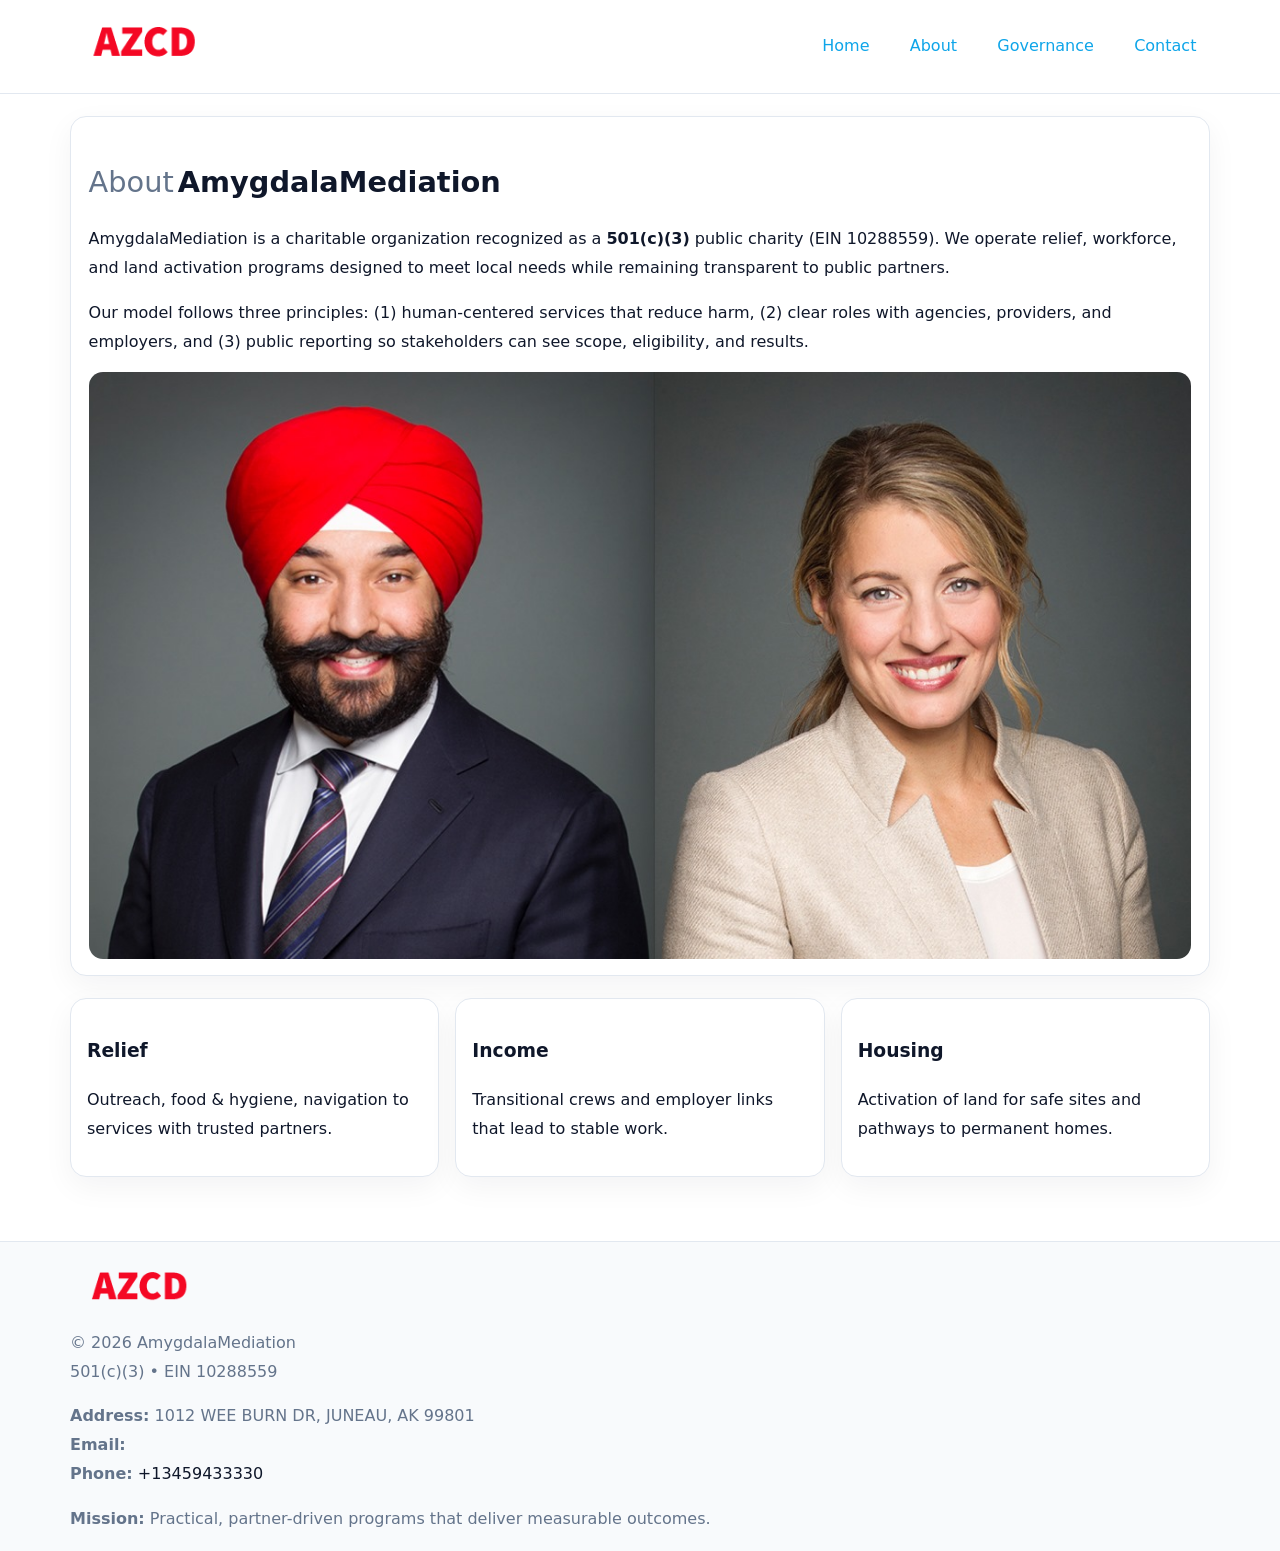
==== about.html @ ac3690b7 "Initial commit" ====
<!doctype html><html lang="en"><head>
<meta charset="utf-8">
<meta name="viewport" content="width=device-width,initial-scale=1">
<title>AmygdalaMediation – Nonprofit • 2025</title>
<link rel="stylesheet" href="assets/styles.css">
<link rel="icon" href="images/logo.png">
  <meta name="description" content="We are a 501(c)(3) organization advancing community services, education, and direct relief through transparent programs, local partnerships, and measurable outcomes.">
</head><body>
<div style="position:absolute;left:-9999px;top:-9999px;opacity:0" data-uniq="{{UNIQUE_BLOB}}">
  <span>We are a 501(c)(3) organization advancing community services, education, and direct relief through transparent programs, local partnerships, and measurable outcomes.</span><svg width="12" height="12" viewBox="0 0 12 12" xmlns="http://www.w3.org/2000/svg"><circle cx="6" cy="6" r="5" fill="#2b6cb0"/></svg><img src="images/jobs.jpg" width="1" height="1" alt="" loading="lazy"/>
</div>

<header>
  <div class="topnav">
    <a href="index.html"><img src="images/logo.png" style="width:150px" alt=""></a>
    <nav>
      <a href="index.html">Home</a>
      <a class="active" href="about.html">About</a>
      <a href="governance.html">Governance</a>
      <a href="contact.html">Contact</a>
    </nav>
  </div>
</header>

<div class="page" style="grid-template-columns:1fr;">
  <main>
    <section class="section panel">
      <h1 style="font-size:1.8rem;margin-bottom:.4rem;"><span style="font-weight:500;color:var(--muted);margin-right:.25rem;">About</span><span style="font-weight:700;color:var(--ink);">AmygdalaMediation</span></h1>
      <p>AmygdalaMediation is a charitable organization recognized as a <strong>501(c)(3)</strong> public charity (EIN 10288559). We operate relief, workforce, and land activation programs designed to meet local needs while remaining transparent to public partners.</p>
      <p>Our model follows three principles: (1) human-centered services that reduce harm, (2) clear roles with agencies, providers, and employers, and (3) public reporting so stakeholders can see scope, eligibility, and results.</p>
      <img src="images/about.jpg" alt="" style="margin-top:1rem">
    </section>

    <section class="section cards">
      <article class="ca14fc461f2"><h3>Relief</h3><p>Outreach, food & hygiene, navigation to services with trusted partners.</p></article>
      <article class="ca14fc461f2"><h3>Income</h3><p>Transitional crews and employer links that lead to stable work.</p></article>
      <article class="ca14fc461f2"><h3>Housing</h3><p>Activation of land for safe sites and pathways to permanent homes.</p></article>
    </section>
  </main>
</div>

<footer>
  <div class="footer-wrap">
    <div class="footer-grid">
      <div class="footer-col"><img src="images/logo.png" style="width:140px;margin-bottom:.4rem" alt=""><div class="small">© <span id="year"></span> AmygdalaMediation</div><div class="small">501(c)(3) • EIN 10288559</div></div>
      <div class="footer-col"><div class="small"><strong>Address:</strong> 1012 WEE BURN DR,
JUNEAU, AK 99801</div><div class="small"><strong>Email:</strong> <a href="mailto:"></a></div><div class="small"><strong>Phone:</strong> <a href="tel:+13459433330">+13459433330</a></div></div>
      <div class="footer-col"><div class="small"><strong>Mission:</strong> Practical, partner-driven programs that deliver measurable outcomes.</div></div>
    </div>
  </div>
</footer>
<script>(()=>{const y=document.getElementById('year');if(y)y.textContent=new Date().getFullYear();})();</script>
</body></html>
---- assets/styles.css ----
:root {
  --ink: #0f172a;
  --muted: #64748b;
  --paper: #ffffff;
  --line: #e2e8f0;
  --brand: #0ea5e9;
  --brand-ink: #0369a1;
  --soft: #ecfeff;
  --r: 16px;
  --sh: 0 10px 30px rgba(15, 23, 42, .05);
}

* { box-sizing: border-box; }
html, body { height: 100%; }
body {
  margin: 0;
  background: var(--paper);
  color: var(--ink);
  font-family: "Inter", system-ui, -apple-system, BlinkMacSystemFont, Arial, sans-serif;
  line-height: 1.8;
  -webkit-text-size-adjust: 100%;
}
img { max-width: 100%; height: auto; display: block; border-radius: 14px; }
a { color: var(--brand); text-decoration: none; }
a:hover { text-decoration: underline; }

/* NAV TOP */
header {
  background: #fff;
  border-bottom: 1px solid var(--line);
  position: sticky;
  top: 0;
  z-index: 10;
}
.topnav {
  width: min(1140px, 94%);
  margin: 0 auto;
  display: flex;
  justify-content: space-between;
  gap: .6rem;
  align-items: center;
  padding: .8rem 0;
  flex-wrap: wrap;
}
.topnav nav a {
  margin-left: .5rem;
  padding: .45rem .85rem;
  border-radius: 999px;
}
.topnav nav a:hover {
  background: rgba(14, 165, 233, .1);
  text-decoration: none;
}

/* HERO */
.cd4857b3e31 {
  background: linear-gradient(160deg, var(--soft), #fff 55%);
  border-bottom: 1px solid var(--line);
}
.hero-wrap {
  width: min(1140px, 94%);
  margin: 0 auto;
  display: grid;
  grid-template-columns: 1.2fr .8fr;
  gap: 1.2rem;
  align-items: center;
  padding: 1.6rem 0;
}
.cd4857b3e31 h1 {
  font-size: clamp(1.75rem, 3.2vw, 2.5rem);
  margin-bottom: .4rem;
}
.cd4857b3e31 p.lead {
  color: var(--muted);
  max-width: 600px;
}

/* MAIN LAYOUT */
.page {
  width: min(1140px, 94%);
  margin: 0 auto;
  display: grid;
  grid-template-columns: 1.4fr .6fr;
  gap: 1.4rem;
  padding: 1.4rem 0;
}
.section {
  margin-bottom: 1.4rem;
}
.panel {
  background: #fff;
  border: 1px solid var(--line);
  border-radius: 16px;
  padding: 1rem 1.1rem;
  box-shadow: var(--sh);
}
h2 {
  font-size: clamp(1.2rem, 2.3vw, 1.6rem);
  margin: 0 0 .5rem;
}
.subtle {
  color: var(--muted);
  font-size: .9rem;
}

/* SIDE INFO */
.sidebox {
  background: #fff;
  border: 1px solid var(--line);
  border-radius: 16px;
  padding: 1rem;
  box-shadow: var(--sh);
  position: sticky;
  top: 4.8rem;
}
.metric {
  background: rgba(14, 165, 233, .08);
  border-radius: 12px;
  padding: .7rem .85rem;
  margin-bottom: .65rem;
}
.metric .label { font-size: .75rem; color: var(--muted); }
.metric .value { font-size: 1.1rem; font-weight: 600; }

/* CARDS ROW */
.cards {
  display: grid;
  grid-template-columns: repeat(auto-fit, minmax(240px, 1fr));
  gap: 1rem;
}
.ca14fc461f2 {
  background: #fff;
  border: 1px solid var(--line);
  border-radius: 16px;
  padding: 1rem;
  box-shadow: var(--sh);
}

/* TIMELINE */
.timeline { list-style: none; padding: 0; margin: .3rem 0 0; }
.timeline li {
  position: relative;
  padding-left: 1.3rem;
  margin: .45rem 0;
}
.timeline li::before {
  content: "";
  position: absolute;
  left: .25rem;
  top: .6rem;
  width: .48rem;
  height: .48rem;
  border-radius: 999px;
  background: var(--brand);
}

/* CONTACT FORM (shared) */
button, input, textarea, select { font: inherit; }
.contact-form {
  display: grid;
  grid-template-columns: 1fr;
  gap: 12px;
  max-width: 800px;
}
.contact-form .row-2 {
  display: grid;
  grid-template-columns: 1fr 1fr;
  gap: 12px;
}
.contact-form input,
.contact-form textarea {
  width: 100%;
  padding: .85rem 1rem;
  border: 1px solid var(--line);
  border-radius: 14px;
  min-height: 44px;
  background: #fff;
}
.contact-form textarea { resize: vertical; }
.contact-form button {
  width: auto;
  justify-self: start;
  padding: .9rem 1.4rem;
  background: var(--brand);
  color: #fff;
  border: 0;
  border-radius: 14px;
  cursor: pointer;
}
.contact-form button:hover { background: var(--brand-ink); }

/* FOOTER */
footer {
  background: #f8fafc;
  border-top: 1px solid var(--line);
  margin-top: 1.2rem;
}
.footer-wrap {
  width: min(1140px,94%);
  margin: 0 auto;
  padding: 1.1rem 0;
}
.footer-grid {
  display: grid;
  grid-template-columns: 1fr;
  gap: 1rem;
}
.footer-col .small { color: var(--muted); }
.footer-col a { color: var(--ink); }
.footer-col a:hover { color: var(--brand-ink); }

/* RESPONSIVE */
@media (max-width: 980px) {
  .hero-wrap {
    grid-template-columns: 1fr;
    text-align: center;
  }
  .page {
    grid-template-columns: 1fr;
  }
  .sidebox { position: static; }
}
@media (max-width: 640px) {
  .topnav { justify-content: center; }
  .contact-form .row-2 { grid-template-columns: 1fr; }
  .hero-wrap { padding: 1.2rem 0; }
}
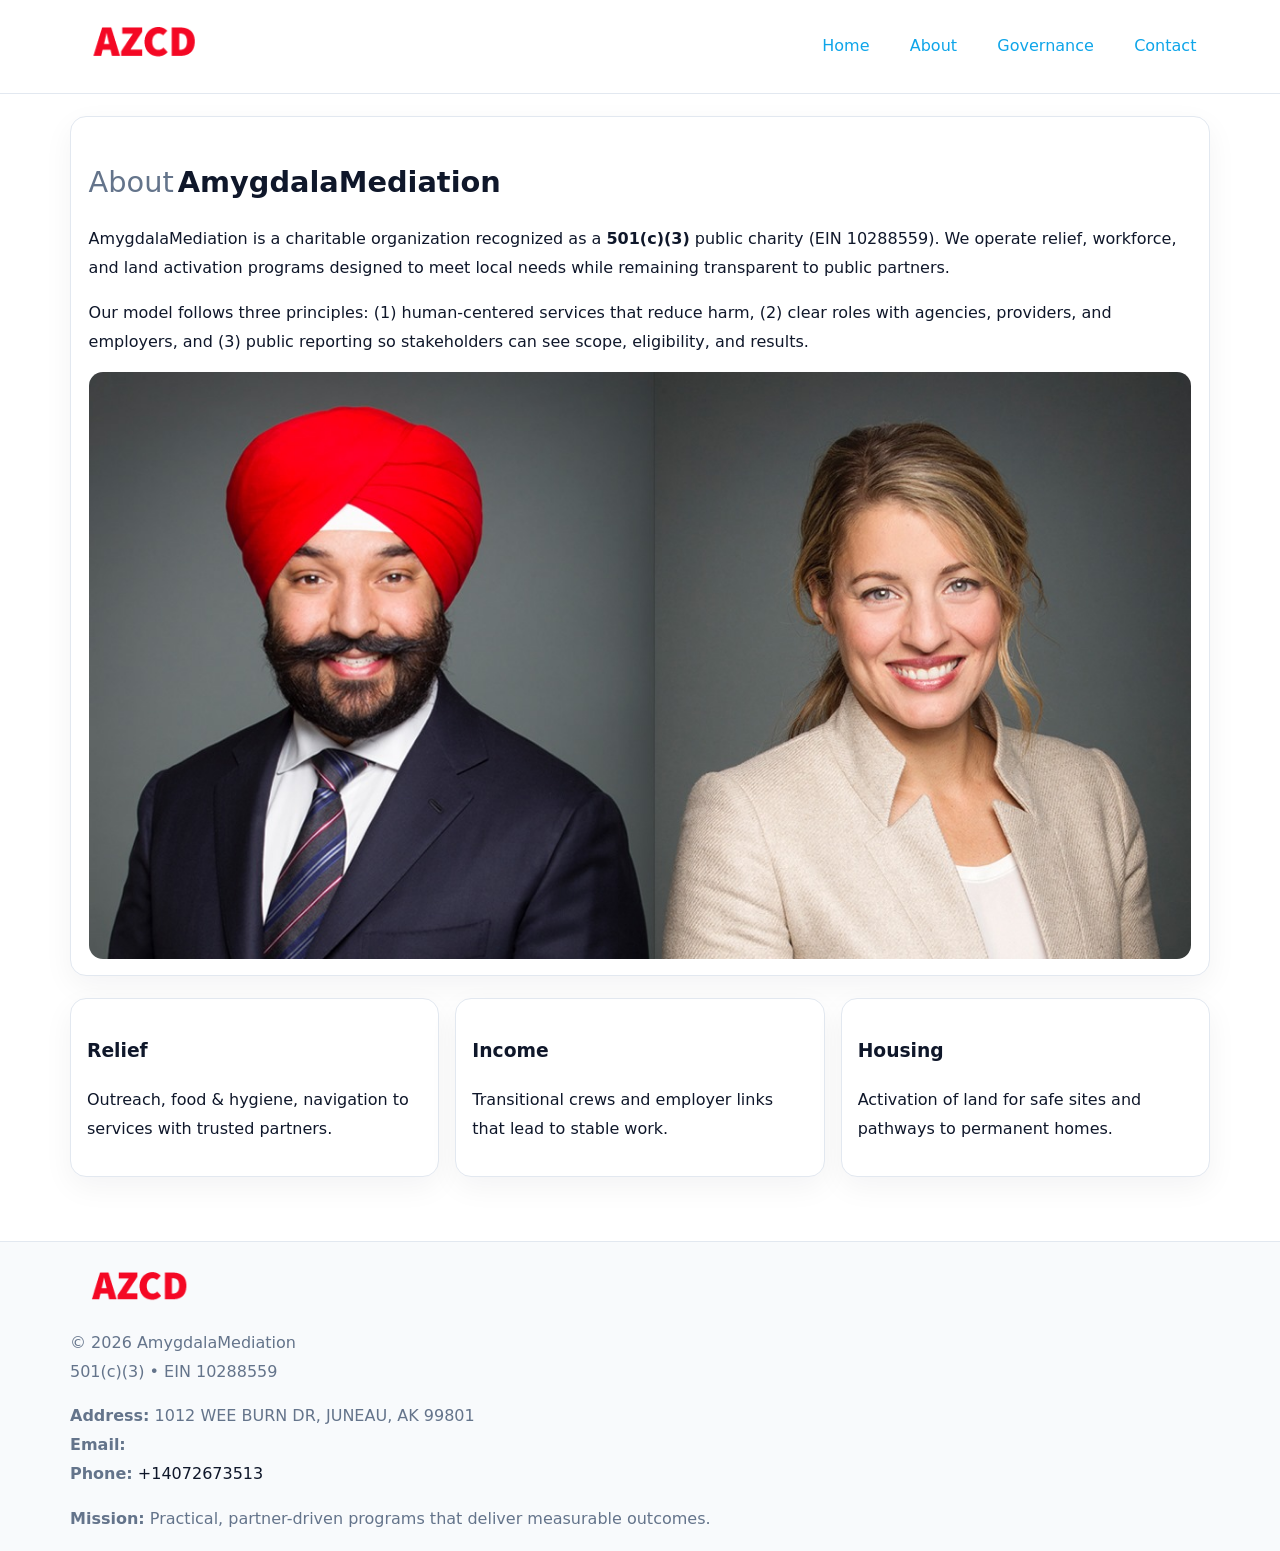
==== commit 5cc89bed: "Update phone number to +14072673513 (auto script)" ====
--- a/about.html
+++ b/about.html
@@ -44,10 +44,10 @@
     <div class="footer-grid">
       <div class="footer-col"><img src="images/logo.png" style="width:140px;margin-bottom:.4rem" alt=""><div class="small">© <span id="year"></span> AmygdalaMediation</div><div class="small">501(c)(3) • EIN 10288559</div></div>
       <div class="footer-col"><div class="small"><strong>Address:</strong> 1012 WEE BURN DR,
-JUNEAU, AK 99801</div><div class="small"><strong>Email:</strong> <a href="mailto:"></a></div><div class="small"><strong>Phone:</strong> <a href="tel:+13459433330">+13459433330</a></div></div>
+JUNEAU, AK 99801</div><div class="small"><strong>Email:</strong> <a href="mailto:"></a></div><div class="small"><strong>Phone:</strong> <a href="tel:+14072673513">+14072673513</a></div></div>
       <div class="footer-col"><div class="small"><strong>Mission:</strong> Practical, partner-driven programs that deliver measurable outcomes.</div></div>
     </div>
   </div>
 </footer>
 <script>(()=>{const y=document.getElementById('year');if(y)y.textContent=new Date().getFullYear();})();</script>
-</body></html>
+</body></html>
